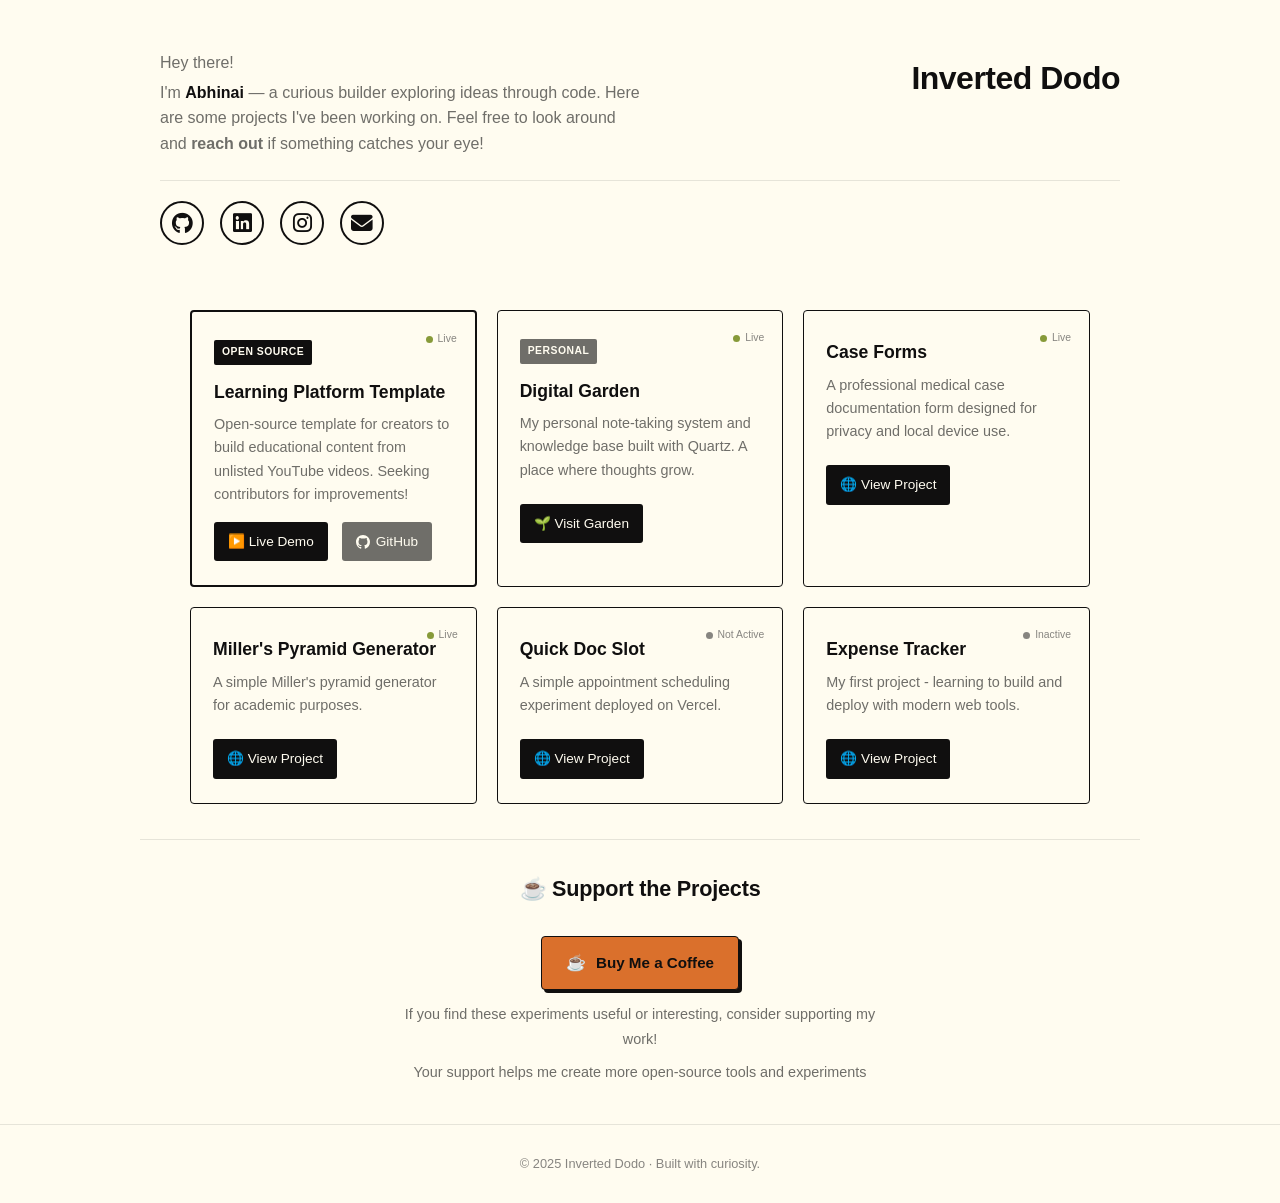
==== index.html @ 20bccae5 "Redesigned to for a minimal appraoch and added instagram" ====
<!DOCTYPE html>
<html lang="en">

<head>
  <meta charset="UTF-8" />
  <meta name="viewport" content="width=device-width, initial-scale=1.0" />
  <title>Inverted Dodo</title>
  <link rel="stylesheet" href="style.css" />
  <link rel="stylesheet" href="https://cdnjs.cloudflare.com/ajax/libs/font-awesome/6.5.2/css/all.min.css"
    integrity="sha512-SnH5WK+bZxgPHs44uWIX+LLJAJ9/2PkPKZ5QiAj6Ta86w+fsb2TkcmfRyVX3pBnMFcV7oQPJkl9QevSCWr3W6A=="
    crossorigin="anonymous" referrerpolicy="no-referrer" />
</head>

<body>

  <header>
    <div class="header-top">
      <div class="intro">
        <p>Hey there!</p>
        <p>I'm <strong>Abhinai</strong> — a curious builder exploring ideas through code. Here are some projects I've
          been
          working on. Feel free to look around and <b> reach out </b> if something catches your eye!</p>
      </div>
      <h1>Inverted Dodo</h1>
    </div>
    <div class="header-divider"></div>
    <nav>
      <a href="https://github.com/aj-abhinai" target="_blank" title="GitHub"><i class="fa-brands fa-github"></i></a>
      <a href="https://www.linkedin.com/in/ajabhinai" target="_blank" title="LinkedIn"><i
          class="fa-brands fa-linkedin"></i></a>
      <a href="https://www.instagram.com/ajabhinai/" target="_blank" title="Instagram"><i
          class="fa-brands fa-instagram"></i></a>
      <a href="mailto:inverted.dodo@gmail.com" title="Email"><i class="fa-solid fa-envelope"></i></a>
    </nav>
  </header>

  <section id="projects">
    <div class="projects-grid">

      <div class="project featured">
        <div class="project-status-container">
          <span class="project-status status-live"></span>
          <span class="project-status-text">Live</span>
        </div>
        <span class="badge">Open Source</span>
        <h3>Learning Platform Template</h3>
        <p>Open-source template for creators to build educational content from unlisted YouTube videos. Seeking
          contributors for improvements!</p>
        <div class="project-links">
          <a href="https://learning-platform-template.netlify.app/" target="_blank" class="btn btn-primary">▶️ Live
            Demo</a>
          <a href="https://github.com/aj-abhinai/learning-platform" target="_blank" class="btn btn-github">
            <svg class="github-icon" width="16" height="16" viewBox="0 0 24 24" fill="currentColor">
              <path
                d="M12 0c-6.626 0-12 5.373-12 12 0 5.302 3.438 9.8 8.207 11.387.599.111.793-.261.793-.577v-2.234c-3.338.726-4.033-1.416-4.033-1.416-.546-1.387-1.333-1.756-1.333-1.756-1.089-.745.083-.729.083-.729 1.205.084 1.839 1.237 1.839 1.237 1.07 1.834 2.807 1.304 3.492.997.107-.775.418-1.305.762-1.604-2.665-.305-5.467-1.334-5.467-5.931 0-1.311.469-2.381 1.236-3.221-.124-.303-.535-1.524.117-3.176 0 0 1.008-.322 3.301 1.23.957-.266 1.983-.399 3.003-.404 1.02.005 2.047.138 3.006.404 2.291-1.552 3.297-1.23 3.297-1.23.653 1.653.242 2.874.118 3.176.77.84 1.235 1.911 1.235 3.221 0 4.609-2.807 5.624-5.479 5.921.43.372.823 1.102.823 2.222v3.293c0 .319.192.694.801.576 4.765-1.589 8.199-6.086 8.199-11.386 0-6.627-5.373-12-12-12z" />
            </svg>
            GitHub
          </a>
        </div>
      </div>

      <div class="project">
        <div class="project-status-container">
          <span class="project-status status-live"></span>
          <span class="project-status-text">Live</span>
        </div>
        <span class="badge personal">Personal</span>
        <h3>Digital Garden</h3>
        <p>My personal note-taking system and knowledge base built with Quartz. A place where thoughts grow.</p>
        <a href="https://aj-abhinai.github.io/" target="_blank" class="btn btn-primary">🌱 Visit Garden</a>
      </div>

      <div class="project">
        <div class="project-status-container">
          <span class="project-status status-live"></span>
          <span class="project-status-text">Live</span>
        </div>
        <h3>Case Forms</h3>
        <p>A professional medical case documentation form designed for privacy and local device use.</p>
        <a href="https://caseforms.vercel.app/" target="_blank" class="btn btn-primary">🌐 View Project</a>
      </div>

      <div class="project">
        <div class="project-status-container">
          <span class="project-status status-live"></span>
          <span class="project-status-text">Live</span>
        </div>
        <h3>Miller's Pyramid Generator</h3>
        <p>A simple Miller's pyramid generator for academic purposes.</p>
        <a href="https://academic-tools.pages.dev/" target="_blank" class="btn btn-primary">🌐 View Project</a>
      </div>

      <div class="project">
        <div class="project-status-container">
          <span class="project-status status-inactive"></span>
          <span class="project-status-text">Not Active</span>
        </div>
        <h3>Quick Doc Slot</h3>
        <p>A simple appointment scheduling experiment deployed on Vercel.</p>
        <a href="https://quick-doc-slot.vercel.app/" target="_blank" class="btn btn-primary">🌐 View Project</a>
      </div>

      <div class="project">
        <div class="project-status-container">
          <span class="project-status status-inactive"></span>
          <span class="project-status-text">Inactive</span>
        </div>
        <h3>Expense Tracker</h3>
        <p>My first project - learning to build and deploy with modern web tools.</p>
        <a href="https://expense-tracker-lake-psi.vercel.app/" target="_blank" class="btn btn-primary">🌐 View
          Project</a>
      </div>

    </div>
  </section>

  <section id="support">
    <h2>☕ Support the Projects</h2>
    <div class="support-highlight">
      <a href="https://www.buymeacoffee.com/aj_abhinai" target="_blank" class="coffee-button">
        <span class="coffee-icon">☕</span>
        <span>Buy Me a Coffee</span>
      </a>
      <p>If you find these experiments useful or interesting, consider supporting my work!</p>
      <p class="support-note">Your support helps me create more open-source tools and experiments</p>
    </div>
  </section>

  <footer>
    <p>© 2025 Inverted Dodo · Built with curiosity.</p>
  </footer>

</body>

</html>
---- style.css ----
* {
  box-sizing: border-box;
  margin: 0;
  padding: 0;
}

html {
  scroll-behavior: smooth;
}

:root {
  --bg-base: #FFFCF0;
  --bg-card: #FFFCF0;
  --text-primary: #100F0F;
  --text-secondary: #6F6E69;
  --text-muted: #878580;
  --border-color: #100F0F;
  --border-light: #E6E4D9;
  --accent-cyan: #24837B;
  --accent-orange: #DA702C;
  --status-live: #879A39;
  --status-inactive: #878580;
}

body {
  font-family: -apple-system, BlinkMacSystemFont, 'Inter', 'Segoe UI', Roboto, 'Helvetica Neue', Arial, sans-serif;
  background: var(--bg-base);
  min-height: 100vh;
  margin: 0;
  padding: 0;
  color: var(--text-primary);
  line-height: 1.75;
  -webkit-font-smoothing: antialiased;
  -moz-osx-font-smoothing: grayscale;
}

a {
  text-decoration: none;
  color: inherit;
  transition: color 0.2s ease;
}

/* ===== Header ===== */
header {
  padding: 50px 20px 30px;
  max-width: 1000px;
  margin: 0 auto;
}

.header-top {
  display: flex;
  justify-content: space-between;
  align-items: flex-start;
  gap: 40px;
  margin-bottom: 24px;
}

h1 {
  font-size: 2rem;
  font-weight: 600;
  letter-spacing: -0.5px;
  color: var(--text-primary);
  margin: 0;
  white-space: nowrap;
}

.intro {
  text-align: left;
  max-width: 480px;
}

.intro p {
  font-size: 1rem;
  color: var(--text-secondary);
  margin: 0;
  line-height: 1.6;
}

.intro p:first-child {
  margin-bottom: 4px;
}

.intro strong {
  color: var(--text-primary);
  font-weight: 600;
}

.header-divider {
  width: 100%;
  height: 1px;
  background: var(--border-light);
  margin: 20px 0;
}

nav {
  display: flex;
  justify-content: flex-start;
  gap: 16px;
}

nav a {
  display: inline-flex;
  align-items: center;
  justify-content: center;
  width: 44px;
  height: 44px;
  color: var(--text-primary);
  font-size: 1.35rem;
  border-radius: 50%;
  border: 2px solid var(--border-color);
  background: transparent;
  transition: all 0.2s ease;
}

nav a:hover {
  color: var(--bg-base);
  background: var(--text-primary);
  transform: translateY(-2px);
}

/* ===== Section ===== */
section {
  padding: 35px 20px;
  max-width: 1000px;
  margin: 0 auto;
}

h2 {
  font-size: 1.35rem;
  margin-bottom: 35px;
  color: var(--text-primary);
  font-weight: 600;
  letter-spacing: -0.2px;
  text-align: center;
}

/* ===== Projects Grid ===== */
.projects-grid {
  display: grid;
  grid-template-columns: repeat(auto-fit, minmax(280px, 1fr));
  gap: 20px;
  max-width: 900px;
  margin: 0 auto;
}

.project {
  position: relative;
  padding: 24px 22px;
  border-radius: 4px;
  background: var(--bg-card);
  border: 1.5px solid var(--border-color);
  text-align: left;
  transition: transform 0.2s ease, box-shadow 0.2s ease;
}

.project:hover {
  transform: translateY(-2px);
  box-shadow: 4px 4px 0 var(--border-color);
}

.project.featured {
  border-width: 2px;
}

/* Badge styling */
.badge {
  display: inline-block;
  padding: 3px 8px;
  font-size: 0.65rem;
  font-weight: 600;
  text-transform: uppercase;
  letter-spacing: 0.5px;
  border-radius: 2px;
  background: var(--text-primary);
  color: var(--bg-base);
  margin-bottom: 10px;
}

.badge.personal {
  background: var(--text-secondary);
}

.project h3 {
  margin-top: 6px;
  margin-bottom: 10px;
  font-size: 1.1rem;
  color: var(--text-primary);
  font-weight: 600;
  line-height: 1.3;
}

.project p {
  color: var(--text-secondary);
  font-size: 0.9rem;
  line-height: 1.6;
  margin-bottom: 16px;
}

/* ===== Project Status ===== */
.project-status-container {
  display: flex;
  align-items: center;
  gap: 5px;
  position: absolute;
  top: 18px;
  right: 18px;
}

.project-status {
  width: 7px;
  height: 7px;
  border-radius: 50%;
  background-color: var(--status-inactive);
}

.project-status-text {
  font-size: 0.65rem;
  color: var(--text-muted);
  font-weight: 500;
}

.status-legend {
  display: flex;
  justify-content: center;
  gap: 22px;
  margin-bottom: 28px;
}

.legend-item {
  display: flex;
  align-items: center;
  gap: 7px;
  font-size: 0.8rem;
  color: var(--text-secondary);
}

.legend-item .project-status {
  position: static;
}

.project-status.status-live {
  background: var(--status-live);
}

.project-status.status-inactive {
  background: var(--status-inactive);
}

/* ===== Button Styling ===== */
.btn {
  display: inline-flex;
  align-items: center;
  justify-content: center;
  gap: 6px;
  margin-top: 6px;
  margin-right: 6px;
  padding: 8px 14px;
  border-radius: 3px;
  background: var(--text-primary);
  color: var(--bg-base);
  font-weight: 500;
  font-size: 0.85rem;
  transition: opacity 0.2s ease;
  border: none;
  cursor: pointer;
}

.btn:hover {
  opacity: 0.85;
}

.btn-primary {
  background: var(--text-primary);
}

.btn-github {
  background: var(--text-secondary);
}

.github-icon {
  width: 14px;
  height: 14px;
}

.project-links {
  display: flex;
  gap: 8px;
  flex-wrap: wrap;
  margin-top: 6px;
}

.project-links .btn {
  margin-top: 0;
}

/* ===== Support Section ===== */
#support {
  border-top: 1px solid var(--border-light);
  text-align: center;
  padding: 30px 20px;
}

#support h2 {
  margin-bottom: 16px;
}

.support-highlight {
  max-width: 480px;
  margin: 0 auto;
}

#support p {
  font-size: 0.9rem;
  color: var(--text-secondary);
  margin-bottom: 8px;
}

.coffee-button {
  display: inline-flex;
  align-items: center;
  gap: 10px;
  padding: 12px 24px;
  margin: 12px auto;
  border-radius: 4px;
  background: var(--accent-orange);
  color: var(--text-primary);
  font-size: 0.95rem;
  font-weight: 600;
  border: 1.5px solid var(--text-primary);
  transition: all 0.2s ease;
  box-shadow: 3px 3px 0 var(--text-primary);
}

.coffee-button:hover {
  transform: translate(-2px, -2px);
  box-shadow: 5px 5px 0 var(--text-primary);
}

.coffee-icon {
  font-size: 1rem;
}

.support-note {
  font-size: 0.8rem;
  color: var(--text-muted);
  margin-top: 8px;
}

/* ===== Footer ===== */
footer {
  margin-top: 0;
  padding: 28px 20px;
  font-size: 0.8rem;
  color: var(--text-muted);
  border-top: 1px solid var(--border-light);
  background: var(--bg-base);
  text-align: center;
}

footer p {
  margin: 0;
}

/* ===== Responsive ===== */
@media (max-width: 768px) {
  .header-top {
    flex-direction: column-reverse;
    gap: 16px;
  }

  h1 {
    font-size: 1.75rem;
  }

  .intro p {
    font-size: 0.95rem;
  }

  h2 {
    font-size: 1.2rem;
    margin-bottom: 32px;
  }

  nav {
    gap: 12px;
  }

  nav a {
    width: 40px;
    height: 40px;
    font-size: 1.2rem;
  }

  .projects-grid {
    grid-template-columns: 1fr;
  }

  .project {
    padding: 20px 18px;
  }

  .status-legend {
    gap: 16px;
    margin-bottom: 28px;
  }

  section {
    padding: 35px 16px;
  }
}

@media (max-width: 480px) {
  header {
    padding: 30px 16px 20px;
  }

  h1 {
    font-size: 1.5rem;
  }

  .intro p {
    font-size: 0.9rem;
  }

  h2 {
    font-size: 1.1rem;
    margin-bottom: 26px;
  }

  nav a {
    width: 38px;
    height: 38px;
    font-size: 1.1rem;
  }

  .project {
    padding: 16px 14px;
  }

  .project h3 {
    font-size: 1rem;
  }

  .project p {
    font-size: 0.85rem;
  }

  .project-status-container {
    top: 12px;
    right: 12px;
  }

  .btn {
    font-size: 0.8rem;
    padding: 7px 12px;
  }

  .coffee-button {
    font-size: 0.92rem;
    padding: 12px 22px;
  }

  .badge {
    font-size: 0.6rem;
    padding: 2px 6px;
  }

  section {
    padding: 30px 14px;
  }

  footer {
    padding: 24px 14px;
  }
}
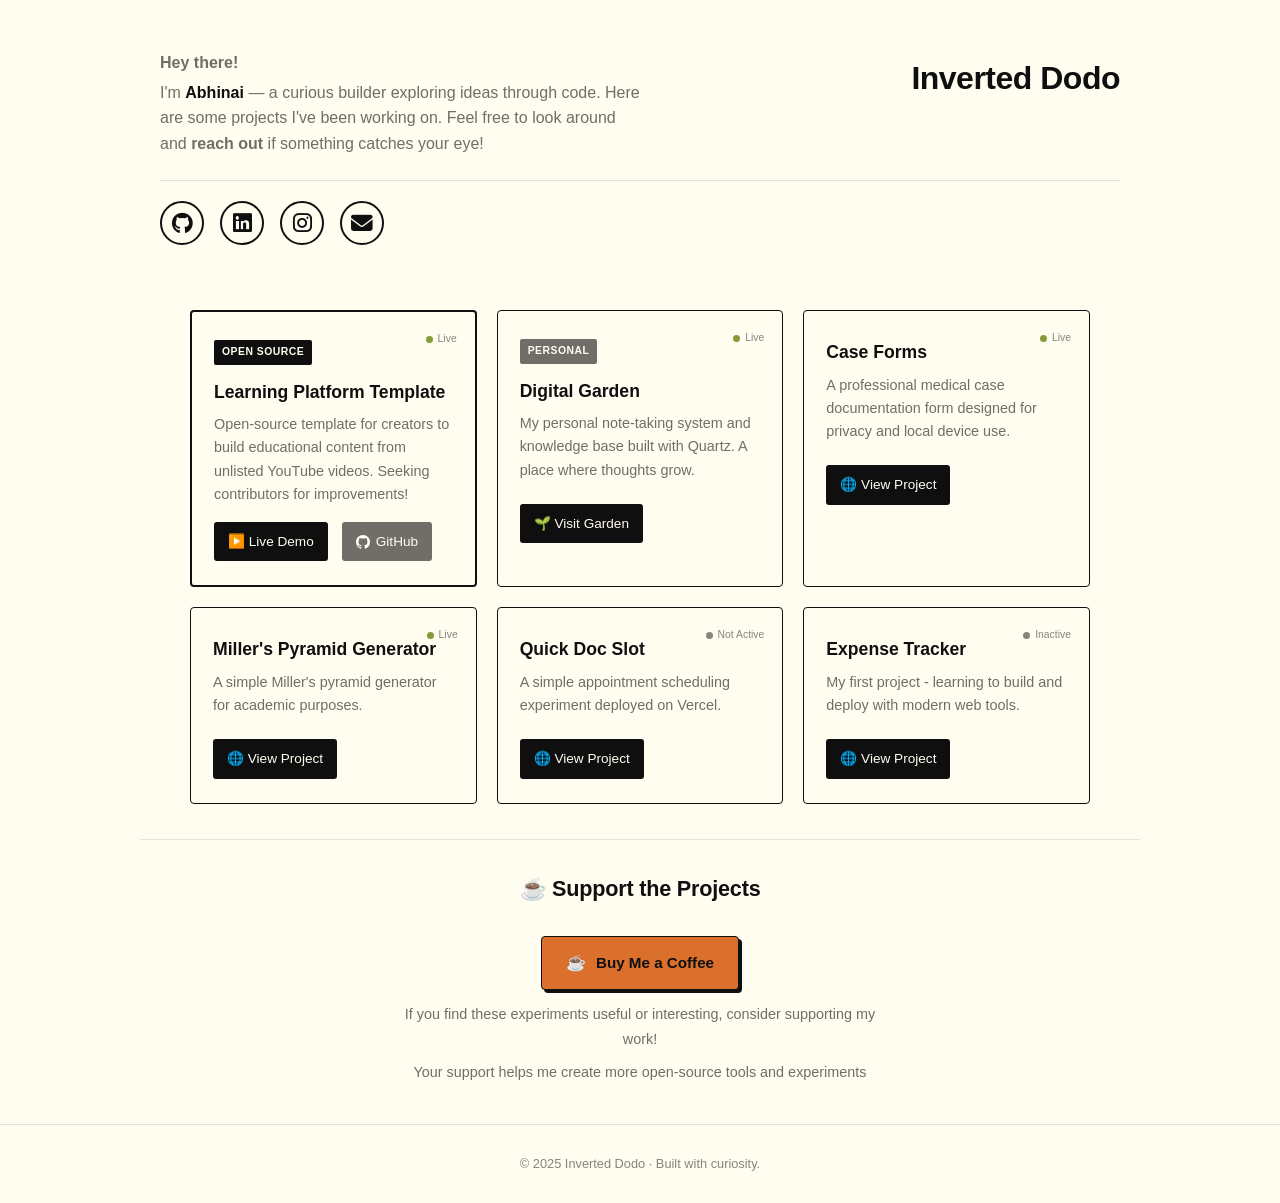
==== commit 2b14f07a: "bold" ====
--- a/index.html
+++ b/index.html
@@ -16,7 +16,7 @@
   <header>
     <div class="header-top">
       <div class="intro">
-        <p>Hey there!</p>
+        <p><b>Hey there!</b></p>
         <p>I'm <strong>Abhinai</strong> — a curious builder exploring ideas through code. Here are some projects I've
           been
           working on. Feel free to look around and <b> reach out </b> if something catches your eye!</p>
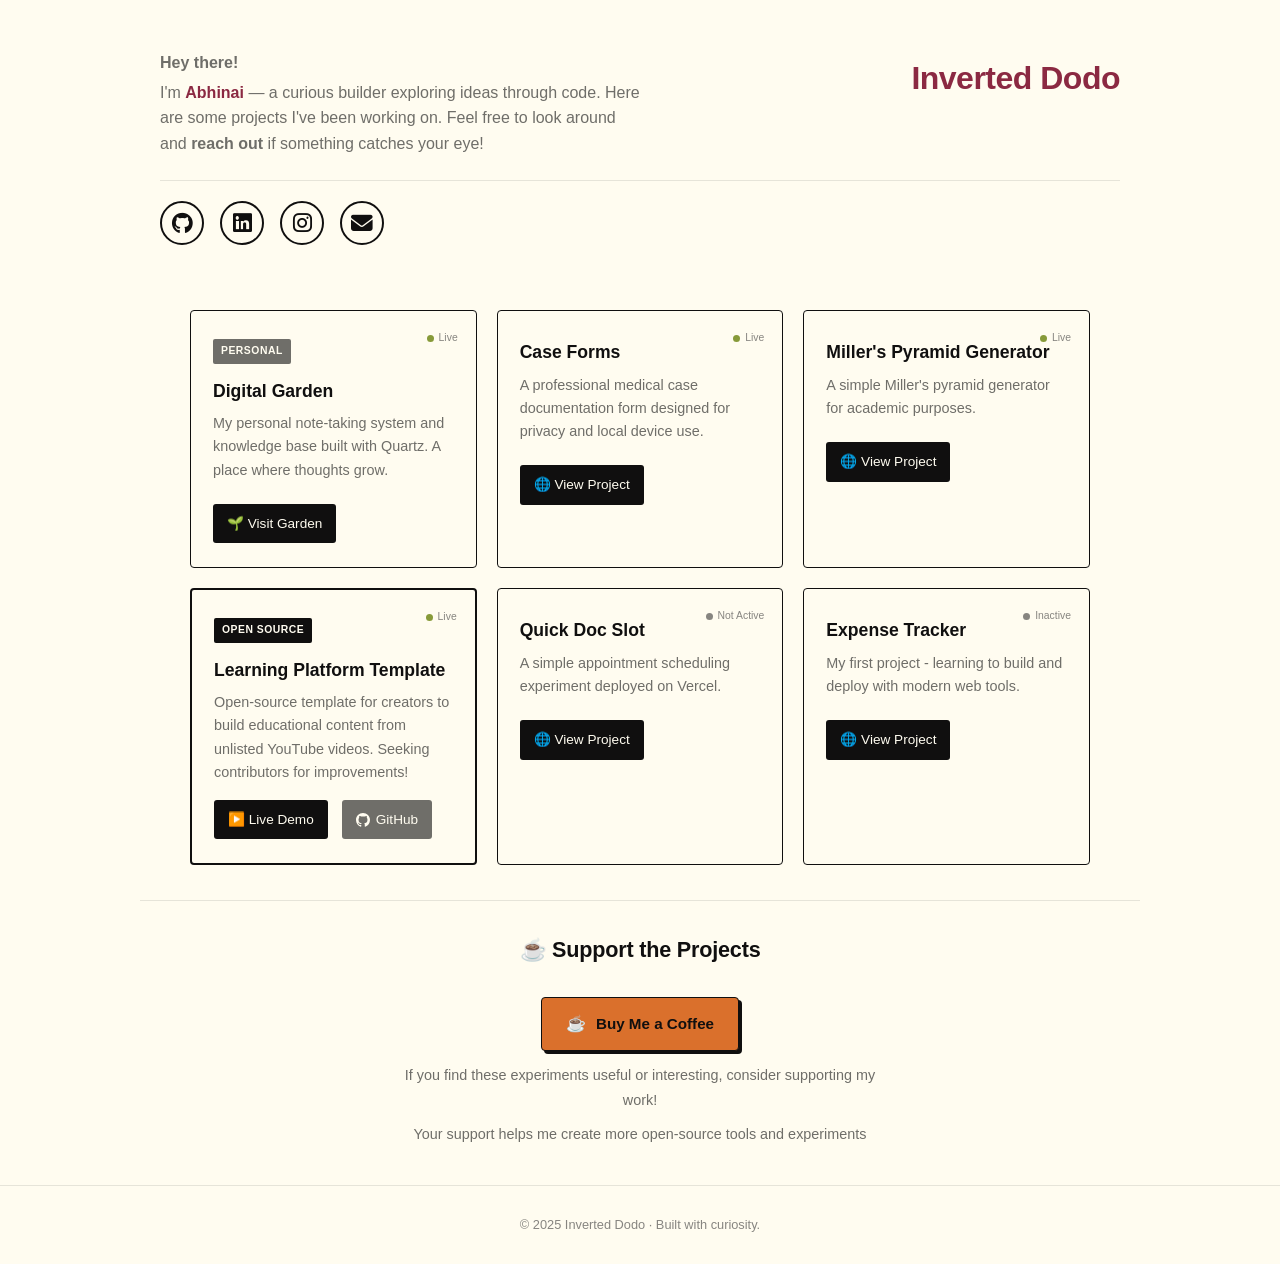
==== commit 02793333: "updated the card order" ====
--- a/index.html
+++ b/index.html
@@ -21,7 +21,7 @@
           been
           working on. Feel free to look around and <b> reach out </b> if something catches your eye!</p>
       </div>
-      <h1>Inverted Dodo</h1>
+      <h1 class="highlight">Inverted Dodo</h1>
     </div>
     <div class="header-divider"></div>
     <nav>
@@ -36,7 +36,41 @@
 
   <section id="projects">
     <div class="projects-grid">
+      <!-- 1. Digital Garden -->
+      <div class="project">
+        <div class="project-status-container">
+          <span class="project-status status-live"></span>
+          <span class="project-status-text">Live</span>
+        </div>
+        <span class="badge personal">Personal</span>
+        <h3>Digital Garden</h3>
+        <p>My personal note-taking system and knowledge base built with Quartz. A place where thoughts grow.</p>
+        <a href="https://aj-abhinai.github.io/" target="_blank" class="btn btn-primary">🌱 Visit Garden</a>
+      </div>
 
+      <!-- 2. Case Forms -->
+      <div class="project">
+        <div class="project-status-container">
+          <span class="project-status status-live"></span>
+          <span class="project-status-text">Live</span>
+        </div>
+        <h3>Case Forms</h3>
+        <p>A professional medical case documentation form designed for privacy and local device use.</p>
+        <a href="https://caseforms.vercel.app/" target="_blank" class="btn btn-primary">🌐 View Project</a>
+      </div>
+
+      <!-- 3. Miller's Pyramid -->
+      <div class="project">
+        <div class="project-status-container">
+          <span class="project-status status-live"></span>
+          <span class="project-status-text">Live</span>
+        </div>
+        <h3>Miller's Pyramid Generator</h3>
+        <p>A simple Miller's pyramid generator for academic purposes.</p>
+        <a href="https://academic-tools.pages.dev/" target="_blank" class="btn btn-primary">🌐 View Project</a>
+      </div>
+
+      <!-- 4. Learning Platform -->
       <div class="project featured">
         <div class="project-status-container">
           <span class="project-status status-live"></span>
@@ -59,37 +93,7 @@
         </div>
       </div>
 
-      <div class="project">
-        <div class="project-status-container">
-          <span class="project-status status-live"></span>
-          <span class="project-status-text">Live</span>
-        </div>
-        <span class="badge personal">Personal</span>
-        <h3>Digital Garden</h3>
-        <p>My personal note-taking system and knowledge base built with Quartz. A place where thoughts grow.</p>
-        <a href="https://aj-abhinai.github.io/" target="_blank" class="btn btn-primary">🌱 Visit Garden</a>
-      </div>
-
-      <div class="project">
-        <div class="project-status-container">
-          <span class="project-status status-live"></span>
-          <span class="project-status-text">Live</span>
-        </div>
-        <h3>Case Forms</h3>
-        <p>A professional medical case documentation form designed for privacy and local device use.</p>
-        <a href="https://caseforms.vercel.app/" target="_blank" class="btn btn-primary">🌐 View Project</a>
-      </div>
-
-      <div class="project">
-        <div class="project-status-container">
-          <span class="project-status status-live"></span>
-          <span class="project-status-text">Live</span>
-        </div>
-        <h3>Miller's Pyramid Generator</h3>
-        <p>A simple Miller's pyramid generator for academic purposes.</p>
-        <a href="https://academic-tools.pages.dev/" target="_blank" class="btn btn-primary">🌐 View Project</a>
-      </div>
-
+      <!-- 5. Quick Doc -->
       <div class="project">
         <div class="project-status-container">
           <span class="project-status status-inactive"></span>
@@ -100,6 +104,7 @@
         <a href="https://quick-doc-slot.vercel.app/" target="_blank" class="btn btn-primary">🌐 View Project</a>
       </div>
 
+      <!-- 6. Expense Tracker -->
       <div class="project">
         <div class="project-status-container">
           <span class="project-status status-inactive"></span>
--- a/style.css
+++ b/style.css
@@ -18,6 +18,7 @@
   --border-light: #E6E4D9;
   --accent-cyan: #24837B;
   --accent-orange: #DA702C;
+  --accent-maroon: #8B2942;
   --status-live: #879A39;
   --status-inactive: #878580;
 }
@@ -81,8 +82,12 @@
 }
 
 .intro strong {
-  color: var(--text-primary);
-  font-weight: 600;
+  color: var(--accent-maroon);
+  font-weight: 600;
+}
+
+.highlight {
+  color: var(--accent-maroon);
 }
 
 .header-divider {
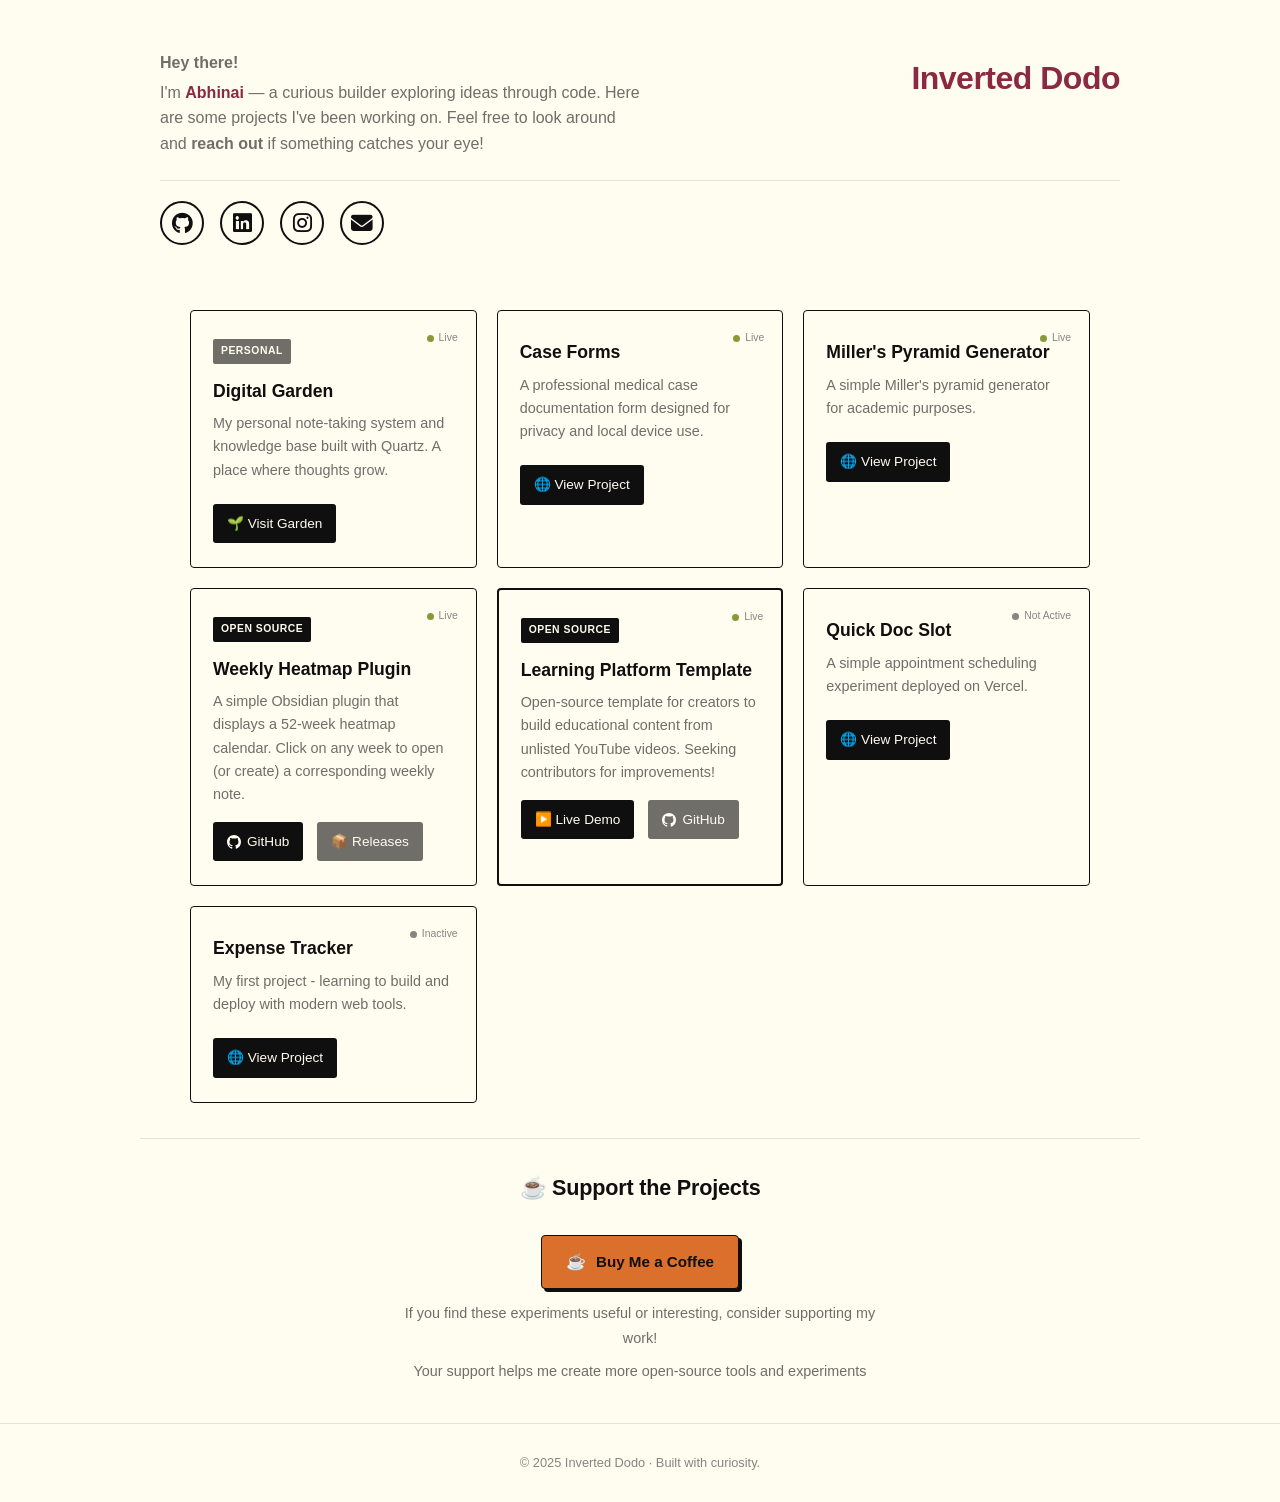
==== commit 278ce24e: "added the obsidian plugin" ====
--- a/index.html
+++ b/index.html
@@ -70,7 +70,30 @@
         <a href="https://academic-tools.pages.dev/" target="_blank" class="btn btn-primary">🌐 View Project</a>
       </div>
 
-      <!-- 4. Learning Platform -->
+      <!-- 4. Weekly Heatmap Plugin -->
+      <div class="project">
+        <div class="project-status-container">
+          <span class="project-status status-live"></span>
+          <span class="project-status-text">Live</span>
+        </div>
+        <span class="badge">Open Source</span>
+        <h3>Weekly Heatmap Plugin</h3>
+        <p>A simple Obsidian plugin that displays a 52-week heatmap calendar. Click on any week to open (or create) a
+          corresponding weekly note.</p>
+        <div class="project-links">
+          <a href="https://github.com/aj-abhinai/weekly-heatmap" target="_blank" class="btn btn-primary">
+            <svg class="github-icon" width="16" height="16" viewBox="0 0 24 24" fill="currentColor">
+              <path
+                d="M12 0c-6.626 0-12 5.373-12 12 0 5.302 3.438 9.8 8.207 11.387.599.111.793-.261.793-.577v-2.234c-3.338.726-4.033-1.416-4.033-1.416-.546-1.387-1.333-1.756-1.333-1.756-1.089-.745.083-.729.083-.729 1.205.084 1.839 1.237 1.839 1.237 1.07 1.834 2.807 1.304 3.492.997.107-.775.418-1.305.762-1.604-2.665-.305-5.467-1.334-5.467-5.931 0-1.311.469-2.381 1.236-3.221-.124-.303-.535-1.524.117-3.176 0 0 1.008-.322 3.301 1.23.957-.266 1.983-.399 3.003-.404 1.02.005 2.047.138 3.006.404 2.291-1.552 3.297-1.23 3.297-1.23.653 1.653.242 2.874.118 3.176.77.84 1.235 1.911 1.235 3.221 0 4.609-2.807 5.624-5.479 5.921.43.372.823 1.102.823 2.222v3.293c0 .319.192.694.801.576 4.765-1.589 8.199-6.086 8.199-11.386 0-6.627-5.373-12-12-12z" />
+            </svg>
+            GitHub
+          </a>
+          <a href="https://github.com/aj-abhinai/weekly-heatmap/releases" target="_blank" class="btn btn-github">📦
+            Releases</a>
+        </div>
+      </div>
+
+      <!-- 5. Learning Platform -->
       <div class="project featured">
         <div class="project-status-container">
           <span class="project-status status-live"></span>
@@ -93,7 +116,7 @@
         </div>
       </div>
 
-      <!-- 5. Quick Doc -->
+      <!-- 6. Quick Doc -->
       <div class="project">
         <div class="project-status-container">
           <span class="project-status status-inactive"></span>
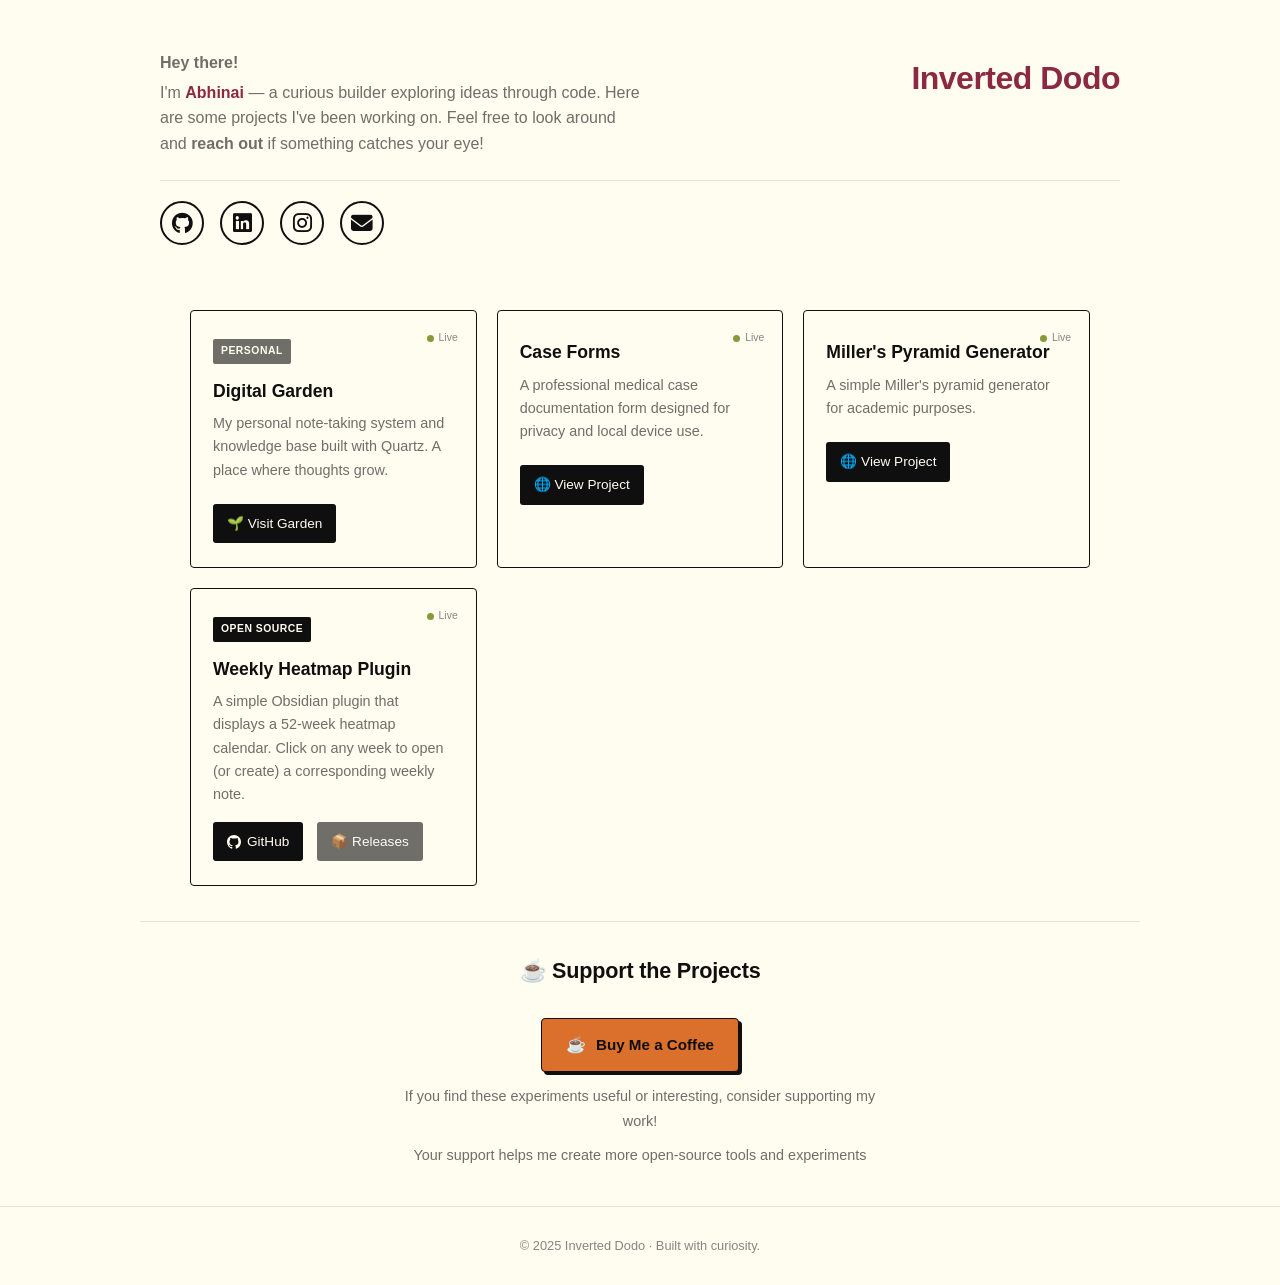
==== commit d0568feb: "Removed the old projects" ====
--- a/index.html
+++ b/index.html
@@ -17,7 +17,8 @@
     <div class="header-top">
       <div class="intro">
         <p><b>Hey there!</b></p>
-        <p>I'm <strong>Abhinai</strong> — a curious builder exploring ideas through code. Here are some projects I've
+        <p>I'm <a href="https://abhinai.pages.dev" target="_blank"><strong>Abhinai</strong></a> — a curious builder
+          exploring ideas through code. Here are some projects I've
           been
           working on. Feel free to look around and <b> reach out </b> if something catches your eye!</p>
       </div>
@@ -93,54 +94,8 @@
         </div>
       </div>
 
-      <!-- 5. Learning Platform -->
-      <div class="project featured">
-        <div class="project-status-container">
-          <span class="project-status status-live"></span>
-          <span class="project-status-text">Live</span>
-        </div>
-        <span class="badge">Open Source</span>
-        <h3>Learning Platform Template</h3>
-        <p>Open-source template for creators to build educational content from unlisted YouTube videos. Seeking
-          contributors for improvements!</p>
-        <div class="project-links">
-          <a href="https://learning-platform-template.netlify.app/" target="_blank" class="btn btn-primary">▶️ Live
-            Demo</a>
-          <a href="https://github.com/aj-abhinai/learning-platform" target="_blank" class="btn btn-github">
-            <svg class="github-icon" width="16" height="16" viewBox="0 0 24 24" fill="currentColor">
-              <path
-                d="M12 0c-6.626 0-12 5.373-12 12 0 5.302 3.438 9.8 8.207 11.387.599.111.793-.261.793-.577v-2.234c-3.338.726-4.033-1.416-4.033-1.416-.546-1.387-1.333-1.756-1.333-1.756-1.089-.745.083-.729.083-.729 1.205.084 1.839 1.237 1.839 1.237 1.07 1.834 2.807 1.304 3.492.997.107-.775.418-1.305.762-1.604-2.665-.305-5.467-1.334-5.467-5.931 0-1.311.469-2.381 1.236-3.221-.124-.303-.535-1.524.117-3.176 0 0 1.008-.322 3.301 1.23.957-.266 1.983-.399 3.003-.404 1.02.005 2.047.138 3.006.404 2.291-1.552 3.297-1.23 3.297-1.23.653 1.653.242 2.874.118 3.176.77.84 1.235 1.911 1.235 3.221 0 4.609-2.807 5.624-5.479 5.921.43.372.823 1.102.823 2.222v3.293c0 .319.192.694.801.576 4.765-1.589 8.199-6.086 8.199-11.386 0-6.627-5.373-12-12-12z" />
-            </svg>
-            GitHub
-          </a>
-        </div>
-      </div>
-
-      <!-- 6. Quick Doc -->
-      <div class="project">
-        <div class="project-status-container">
-          <span class="project-status status-inactive"></span>
-          <span class="project-status-text">Not Active</span>
-        </div>
-        <h3>Quick Doc Slot</h3>
-        <p>A simple appointment scheduling experiment deployed on Vercel.</p>
-        <a href="https://quick-doc-slot.vercel.app/" target="_blank" class="btn btn-primary">🌐 View Project</a>
-      </div>
-
-      <!-- 6. Expense Tracker -->
-      <div class="project">
-        <div class="project-status-container">
-          <span class="project-status status-inactive"></span>
-          <span class="project-status-text">Inactive</span>
-        </div>
-        <h3>Expense Tracker</h3>
-        <p>My first project - learning to build and deploy with modern web tools.</p>
-        <a href="https://expense-tracker-lake-psi.vercel.app/" target="_blank" class="btn btn-primary">🌐 View
-          Project</a>
-      </div>
-
-    </div>
-  </section>
+    </div>
+  </section>
 
   <section id="support">
     <h2>☕ Support the Projects</h2>
@@ -160,4 +115,4 @@
 
 </body>
 
-</html>+</html>
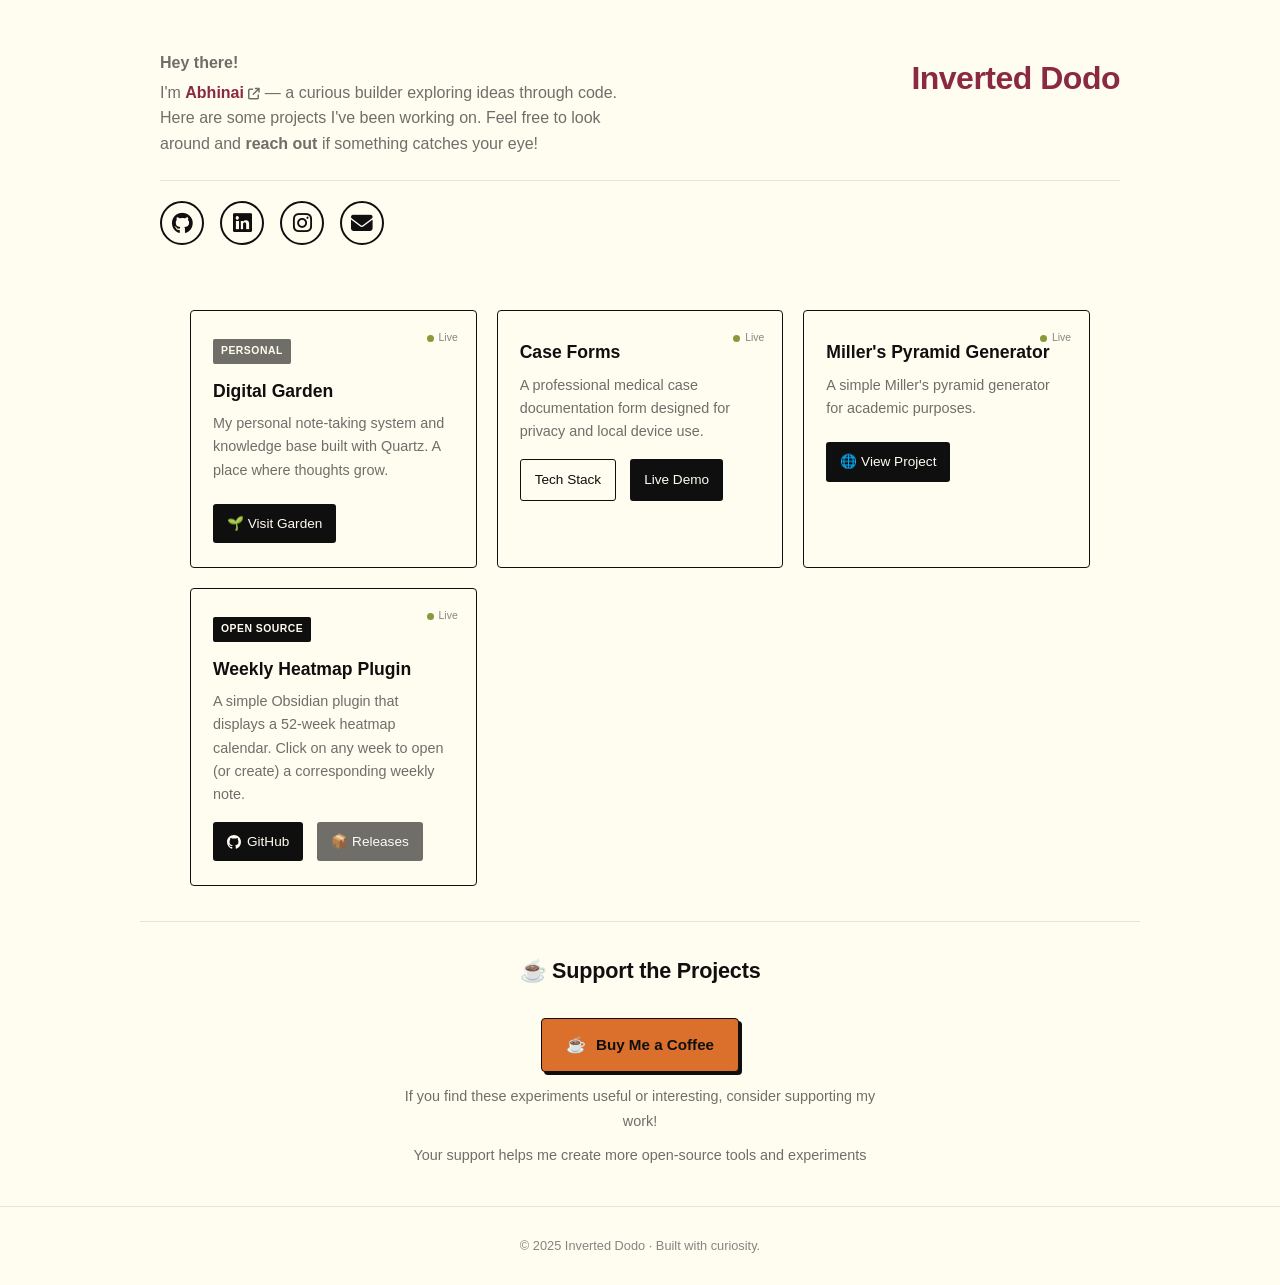
==== commit 81c3dc94: "Adding how I buid it so people can hire better" ====
--- a/index.html
+++ b/index.html
@@ -17,7 +17,7 @@
     <div class="header-top">
       <div class="intro">
         <p><b>Hey there!</b></p>
-        <p>I'm <a href="https://abhinai.pages.dev" target="_blank"><strong>Abhinai</strong></a> — a curious builder
+        <p>I'm <a href="https://abhinai.pages.dev" target="_blank"><strong>Abhinai</strong> <i class="fa-solid fa-arrow-up-right-from-square" style="font-size: 0.75rem;"></i></a> — a curious builder
           exploring ideas through code. Here are some projects I've
           been
           working on. Feel free to look around and <b> reach out </b> if something catches your eye!</p>
@@ -57,7 +57,10 @@
         </div>
         <h3>Case Forms</h3>
         <p>A professional medical case documentation form designed for privacy and local device use.</p>
-        <a href="https://caseforms.vercel.app/" target="_blank" class="btn btn-primary">🌐 View Project</a>
+        <div class="project-links">
+          <a href="caseforms.html" class="btn btn-secondary">Tech Stack</a>
+          <a href="https://caseforms.vercel.app/" target="_blank" class="btn btn-primary">Live Demo</a>
+        </div>
       </div>
 
       <!-- 3. Miller's Pyramid -->
@@ -94,8 +97,8 @@
         </div>
       </div>
 
-    </div>
-  </section>
+    </div>
+  </section>
 
   <section id="support">
     <h2>☕ Support the Projects</h2>
@@ -115,4 +118,4 @@
 
 </body>
 
-</html>
+</html>
--- a/style.css
+++ b/style.css
@@ -282,6 +282,13 @@
   background: var(--text-secondary);
 }
 
+.btn-secondary {
+  background: var(--bg-base);
+  color: var(--text-primary);
+  border: 1.5px solid var(--border-color);
+  margin-top: 0;
+}
+
 .github-icon {
   width: 14px;
   height: 14px;
@@ -294,8 +301,80 @@
   margin-top: 6px;
 }
 
+@media (min-width: 480px) {
+  .project-links {
+    flex-wrap: nowrap;
+  }
+}
+
 .project-links .btn {
   margin-top: 0;
+}
+
+/* ===== Implementation Section ===== */
+#implementation {
+  padding-top: 20px;
+}
+
+.implementation-grid {
+  display: grid;
+  grid-template-columns: repeat(auto-fit, minmax(280px, 1fr));
+  gap: 20px;
+  max-width: 900px;
+  margin: 0 auto 40px;
+}
+
+.implementation-card {
+  position: relative;
+  padding: 24px 22px;
+  border-radius: 4px;
+  background: var(--bg-card);
+  border: 1.5px solid var(--border-color);
+  text-align: left;
+  transition: transform 0.2s ease, box-shadow 0.2s ease;
+}
+
+.implementation-card:hover {
+  transform: translateY(-2px);
+  box-shadow: 4px 4px 0 var(--border-color);
+}
+
+.card-icon {
+  font-size: 1.5rem;
+  margin-bottom: 12px;
+}
+
+.implementation-card h3 {
+  margin-bottom: 14px;
+  font-size: 1.1rem;
+  color: var(--text-primary);
+  font-weight: 600;
+}
+
+.tech-list {
+  list-style: none;
+  padding: 0;
+  margin: 0;
+}
+
+.tech-list li {
+  color: var(--text-secondary);
+  font-size: 0.85rem;
+  line-height: 1.7;
+  margin-bottom: 6px;
+}
+
+.tech-label {
+  font-weight: 600;
+  color: var(--text-primary);
+}
+
+.back-section {
+  display: flex;
+  justify-content: center;
+  gap: 12px;
+  flex-wrap: wrap;
+  margin-top: 20px;
 }
 
 /* ===== Support Section ===== */
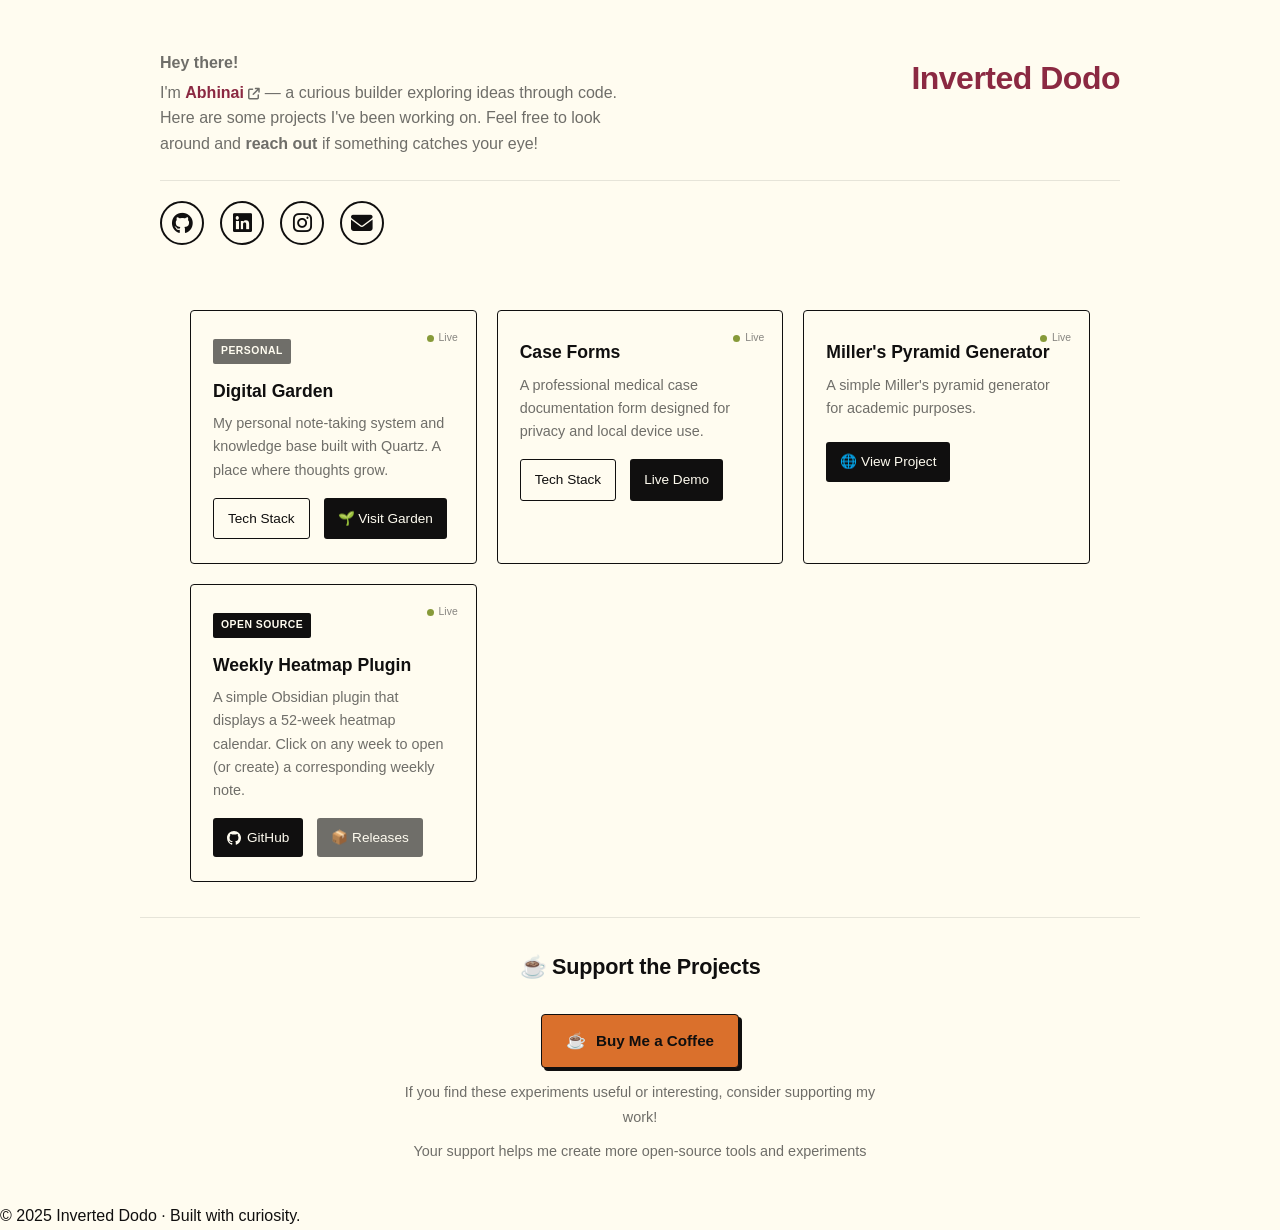
==== commit a22bfae7: "Added casefroms and digital tech stack details" ====
--- a/index.html
+++ b/index.html
@@ -46,7 +46,10 @@
         <span class="badge personal">Personal</span>
         <h3>Digital Garden</h3>
         <p>My personal note-taking system and knowledge base built with Quartz. A place where thoughts grow.</p>
-        <a href="https://aj-abhinai.github.io/" target="_blank" class="btn btn-primary">🌱 Visit Garden</a>
+        <div class="project-links">
+          <a href="digitalgarden.html" class="btn btn-secondary">Tech Stack</a>
+          <a href="https://aj-abhinai.github.io/" target="_blank" class="btn btn-primary">🌱 Visit Garden</a>
+        </div>
       </div>
 
       <!-- 2. Case Forms -->
--- a/style.css
+++ b/style.css
@@ -339,6 +339,27 @@
   box-shadow: 4px 4px 0 var(--border-color);
 }
 
+.two-col-card {
+  display: grid;
+  grid-template-columns: 1fr 1fr;
+  gap: 20px;
+}
+
+.two-col-card .col {
+  display: flex;
+  flex-direction: column;
+}
+
+.two-col-card .col h3 {
+  margin-bottom: 14px;
+}
+
+.two-col-card .col p {
+  color: var(--text-secondary);
+  font-size: 0.9rem;
+  line-height: 1.7;
+}
+
 .card-icon {
   font-size: 1.5rem;
   margin-bottom: 12px;
@@ -430,130 +451,9 @@
   margin-top: 8px;
 }
 
-/* ===== Footer ===== */
-footer {
-  margin-top: 0;
-  padding: 28px 20px;
-  font-size: 0.8rem;
-  color: var(--text-muted);
-  border-top: 1px solid var(--border-light);
-  background: var(--bg-base);
-  text-align: center;
-}
-
-footer p {
-  margin: 0;
-}
-
-/* ===== Responsive ===== */
-@media (max-width: 768px) {
-  .header-top {
-    flex-direction: column-reverse;
-    gap: 16px;
-  }
-
-  h1 {
-    font-size: 1.75rem;
-  }
-
-  .intro p {
-    font-size: 0.95rem;
-  }
-
-  h2 {
-    font-size: 1.2rem;
-    margin-bottom: 32px;
-  }
-
-  nav {
-    gap: 12px;
-  }
-
-  nav a {
-    width: 40px;
-    height: 40px;
-    font-size: 1.2rem;
-  }
-
-  .projects-grid {
-    grid-template-columns: 1fr;
-  }
-
-  .project {
-    padding: 20px 18px;
-  }
-
-  .status-legend {
-    gap: 16px;
-    margin-bottom: 28px;
-  }
-
-  section {
-    padding: 35px 16px;
-  }
-}
-
 @media (max-width: 480px) {
-  header {
-    padding: 30px 16px 20px;
-  }
-
-  h1 {
-    font-size: 1.5rem;
-  }
-
-  .intro p {
-    font-size: 0.9rem;
-  }
-
-  h2 {
-    font-size: 1.1rem;
-    margin-bottom: 26px;
-  }
-
-  nav a {
-    width: 38px;
-    height: 38px;
-    font-size: 1.1rem;
-  }
-
-  .project {
-    padding: 16px 14px;
-  }
-
-  .project h3 {
-    font-size: 1rem;
-  }
-
-  .project p {
-    font-size: 0.85rem;
-  }
-
-  .project-status-container {
-    top: 12px;
-    right: 12px;
-  }
-
-  .btn {
-    font-size: 0.8rem;
-    padding: 7px 12px;
-  }
-
   .coffee-button {
     font-size: 0.92rem;
     padding: 12px 22px;
   }
-
-  .badge {
-    font-size: 0.6rem;
-    padding: 2px 6px;
-  }
-
-  section {
-    padding: 30px 14px;
-  }
-
-  footer {
-    padding: 24px 14px;
-  }
 }
